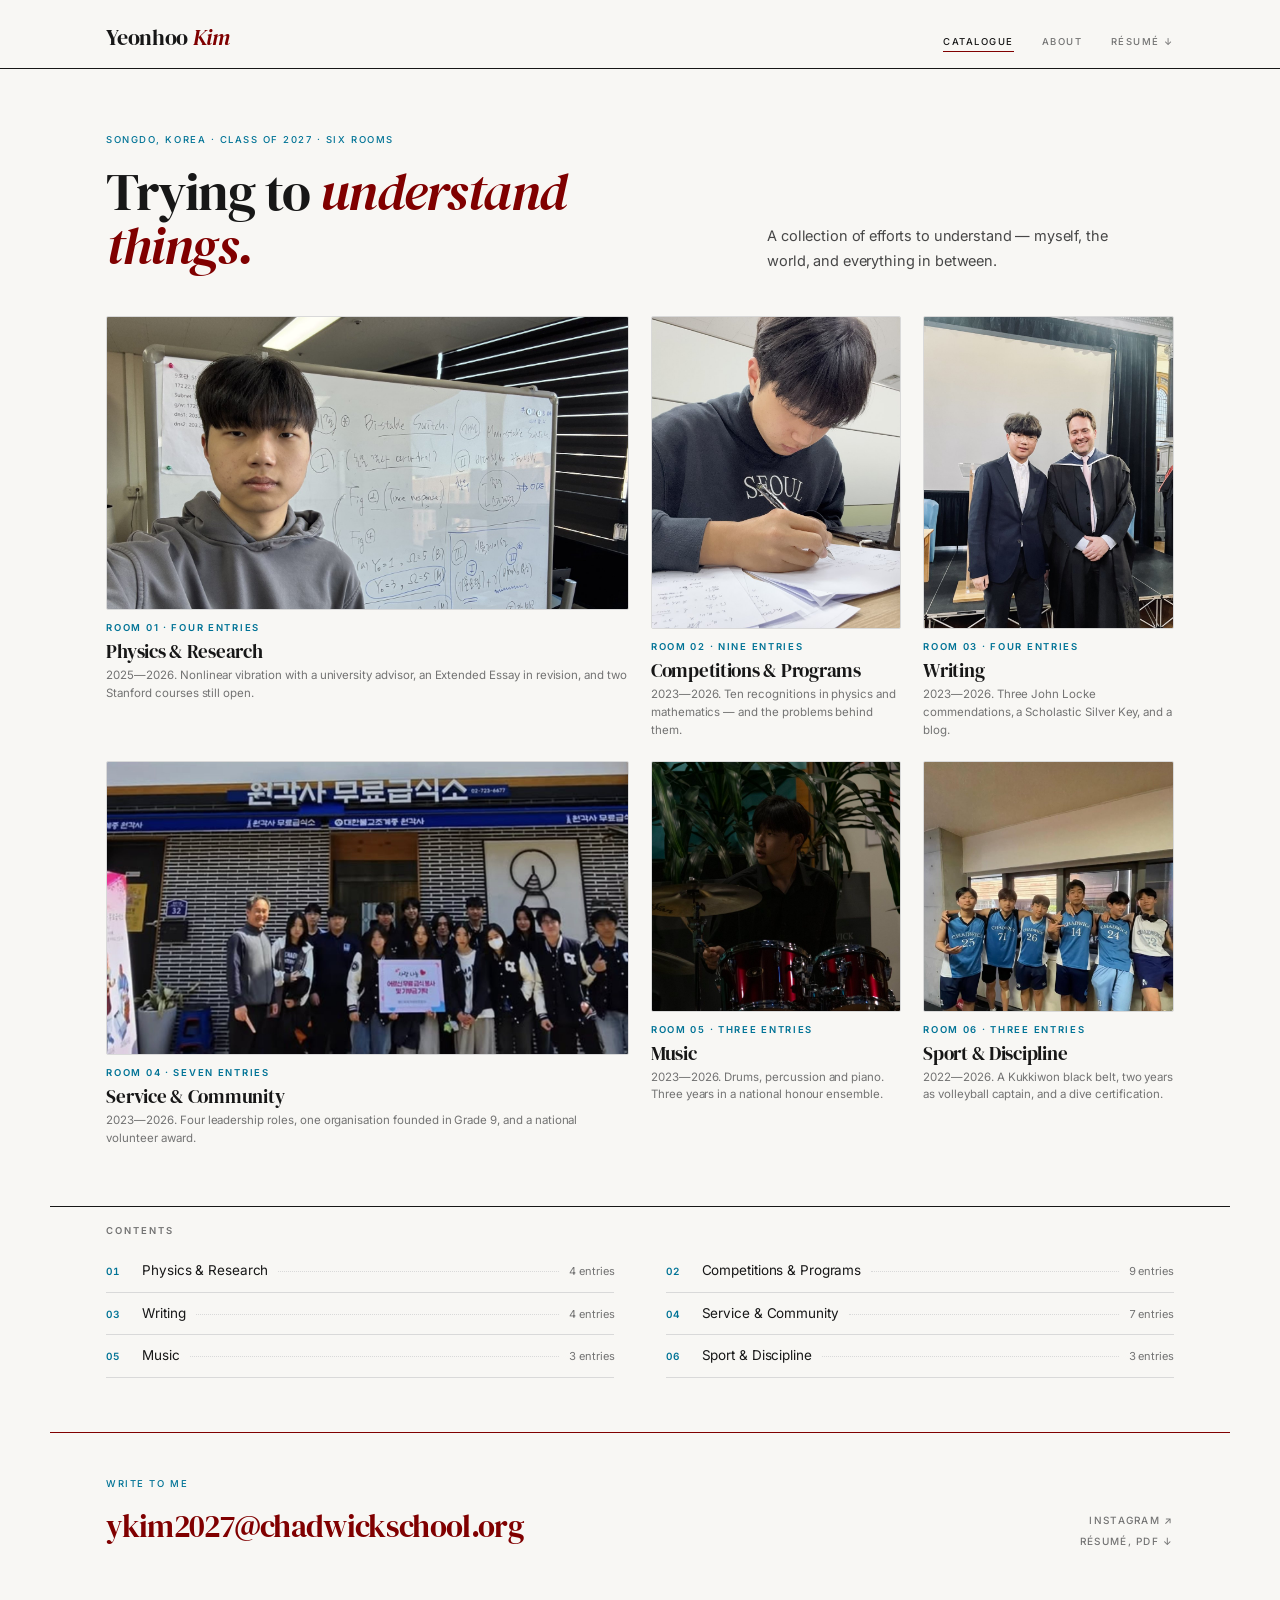
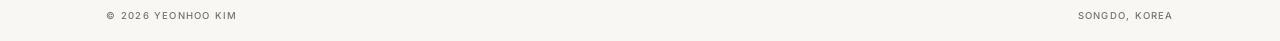
==== index.html @ 5da49234 "Initial commit" ====
<!DOCTYPE html>
<html lang="en">
<head>
  <meta charset="utf-8">
  <meta name="viewport" content="width=device-width, initial-scale=1">
  <title>Yeonhoo Kim &mdash; Catalogue</title>
  <meta name="description" content="Physics research, competitions, writing, service, music and sport — the work of Yeonhoo Kim, Class of 2027.">

  <link rel="preconnect" href="https://fonts.googleapis.com">
  <link rel="preconnect" href="https://fonts.gstatic.com" crossorigin>
  <link href="https://fonts.googleapis.com/css2?family=DM+Serif+Display:ital@0;1&family=Inter:wght@400;500;600&display=swap" rel="stylesheet">

  <link rel="stylesheet" href="css/main.css">
  <link rel="stylesheet" href="css/index.css">
</head>
<body data-page="home">
  <a class="skip-link" href="#main">Skip to content</a>

  <header class="site-header">
    <div class="shell header-inner">
      <a class="wordmark" href="index.html">Yeonhoo <em>Kim</em></a>

      <button class="nav-toggle" type="button" aria-expanded="false" aria-controls="site-nav">Menu</button>

      <nav class="site-nav label" id="site-nav" aria-label="Main">
        <a href="index.html" class="is-current">Catalogue</a>
        <a href="about.html">About</a>
        <a href="assets/resume/Yeonhoo-Kim-Resume.pdf" download>R&eacute;sum&eacute; &#8595;</a>
      </nav>
    </div>
  </header>

  <main id="main">

    <section class="shell hero">
      <div>
        <div class="hero-eyebrow label label--deep">Songdo, Korea &middot; Class of 2027 &middot; Six rooms</div>
        <h1 class="hero-title">Trying to <em>understand things.</em></h1>
      </div>
      <p class="hero-intro">A collection of efforts to understand &mdash; myself, the world, and everything in between.</p>
    </section>

    <section class="shell wall" aria-label="Rooms">
        <a class="room-tile room-tile--wide" href="rooms/physics-research.html">
          <div class="room-tile-frame ratio-16-9">
            <img class="is-photo" src="assets/images/room-physics-tile.jpg" alt="Yeonhoo in the lab at Jeonbuk University, in front of a whiteboard showing bi-stable and mono-stable switch working" loading="lazy">
            <span class="room-tile-enter">Enter &#8594;</span>
          </div>
          <div class="room-tile-label">
            <div class="room-tile-kicker">Room 01 &middot; Four entries</div>
            <h2 class="room-tile-title">Physics &amp; Research</h2>
            <p class="room-tile-caption">2025—2026. Nonlinear vibration with a university advisor, an Extended Essay in revision, and two Stanford courses still open.</p>
          </div>
        </a>
        <a class="room-tile" href="rooms/competitions-programs.html">
          <div class="room-tile-frame ratio-4-5">
            <img class="is-photo" src="assets/images/room-competitions-tile.jpg" alt="Yeonhoo working through mathematics problems by hand at a desk" loading="lazy">
            <span class="room-tile-enter">Enter &#8594;</span>
          </div>
          <div class="room-tile-label">
            <div class="room-tile-kicker">Room 02 &middot; Nine entries</div>
            <h2 class="room-tile-title">Competitions &amp; Programs</h2>
            <p class="room-tile-caption">2023—2026. Ten recognitions in physics and mathematics — and the problems behind them.</p>
          </div>
        </a>
        <a class="room-tile" href="rooms/writing.html">
          <div class="room-tile-frame ratio-4-5">
            <img class="is-photo" src="assets/images/room-writing-tile.jpg" alt="Yeonhoo at the John Locke Institute award ceremony at the Sheldonian Theatre, Oxford" loading="lazy">
            <span class="room-tile-enter">Enter &#8594;</span>
          </div>
          <div class="room-tile-label">
            <div class="room-tile-kicker">Room 03 &middot; Four entries</div>
            <h2 class="room-tile-title">Writing</h2>
            <p class="room-tile-caption">2023—2026. Three John Locke commendations, a Scholastic Silver Key, and a blog.</p>
          </div>
        </a>
        <a class="room-tile room-tile--wide" href="rooms/service-community.html">
          <div class="room-tile-frame ratio-16-9">
            <img class="is-photo" src="assets/images/room-service-tile.jpg" alt="Culture Protectors volunteers outside the Wongaksa free meal centre" loading="lazy">
            <span class="room-tile-enter">Enter &#8594;</span>
          </div>
          <div class="room-tile-label">
            <div class="room-tile-kicker">Room 04 &middot; Seven entries</div>
            <h2 class="room-tile-title">Service &amp; Community</h2>
            <p class="room-tile-caption">2023—2026. Four leadership roles, one organisation founded in Grade 9, and a national volunteer award.</p>
          </div>
        </a>
        <a class="room-tile" href="rooms/music.html">
          <div class="room-tile-frame ratio-1-1">
            <img class="is-photo" src="assets/images/room-music-tile.jpg" alt="Yeonhoo behind the drum kit" loading="lazy">
            <span class="room-tile-enter">Enter &#8594;</span>
          </div>
          <div class="room-tile-label">
            <div class="room-tile-kicker">Room 05 &middot; Three entries</div>
            <h2 class="room-tile-title">Music</h2>
            <p class="room-tile-caption">2023—2026. Drums, percussion and piano. Three years in a national honour ensemble.</p>
          </div>
        </a>
        <a class="room-tile" href="rooms/sport-discipline.html">
          <div class="room-tile-frame ratio-1-1">
            <img class="is-photo" src="assets/images/room-sport-tile.jpg" alt="Junior varsity volleyball team lined up in uniform" loading="lazy">
            <span class="room-tile-enter">Enter &#8594;</span>
          </div>
          <div class="room-tile-label">
            <div class="room-tile-kicker">Room 06 &middot; Three entries</div>
            <h2 class="room-tile-title">Sport &amp; Discipline</h2>
            <p class="room-tile-caption">2022—2026. A Kukkiwon black belt, two years as volleyball captain, and a dive certification.</p>
          </div>
        </a>
    </section>

    <section class="shell contents contents--ruled">
      <h2 class="contents-heading">Contents</h2>
      <div class="contents-list">
          <a href="rooms/physics-research.html">
            <span class="contents-num">01</span>
            <span>Physics &amp; Research</span>
            <span class="contents-leader"></span>
            <span class="contents-meta">4 entries</span>
          </a>
          <a href="rooms/competitions-programs.html">
            <span class="contents-num">02</span>
            <span>Competitions &amp; Programs</span>
            <span class="contents-leader"></span>
            <span class="contents-meta">9 entries</span>
          </a>
          <a href="rooms/writing.html">
            <span class="contents-num">03</span>
            <span>Writing</span>
            <span class="contents-leader"></span>
            <span class="contents-meta">4 entries</span>
          </a>
          <a href="rooms/service-community.html">
            <span class="contents-num">04</span>
            <span>Service &amp; Community</span>
            <span class="contents-leader"></span>
            <span class="contents-meta">7 entries</span>
          </a>
          <a href="rooms/music.html">
            <span class="contents-num">05</span>
            <span>Music</span>
            <span class="contents-leader"></span>
            <span class="contents-meta">3 entries</span>
          </a>
          <a href="rooms/sport-discipline.html">
            <span class="contents-num">06</span>
            <span>Sport &amp; Discipline</span>
            <span class="contents-leader"></span>
            <span class="contents-meta">3 entries</span>
          </a>
      </div>
    </section>

  </main>

  <footer class="shell site-footer">
      <div>
        <div class="footer-label label">Write to me</div>
        <a class="footer-email" href="mailto:ykim2027@chadwickschool.org">ykim2027@chadwickschool.org</a>
      </div>
      <div class="footer-links">
        <a href="https://www.instagram.com/yeonhoo__09/" target="_blank" rel="noopener">Instagram &#8599;</a><br>
        <a href="assets/resume/Yeonhoo-Kim-Resume.pdf" download>R&eacute;sum&eacute;, PDF &#8595;</a>
      </div>
  </footer>

  <div class="shell footer-colophon">
    <span>&copy; <span data-current-year>2026</span> Yeonhoo Kim</span>
    <span>Songdo, Korea</span>
  </div>

  <script src="js/main.js" defer></script>
  <script src="js/index.js" defer></script>
</body>
</html>
---- css/main.css ----
/* ==========================================================================
   main.css — shared foundation
   Loaded by every page. Contains design tokens, base type, the site header,
   the site footer, and components that appear on more than one page.
   Page-specific rules belong in the stylesheet named after that page.
   ========================================================================== */

/* --------------------------------------------------------------------------
   1. Design tokens
   Palette is locked. Change a value here and it changes everywhere.
   -------------------------------------------------------------------------- */
:root {
  /* palette */
  --paper:      #F8F7F4;   /* page background */
  --ink:        #171717;   /* main text */
  --maroon:     #800000;   /* primary — titles, italics, accents */
  --deep:       #007396;   /* labels, catalogue numbers */
  --slate:      #737373;   /* muted text */
  --rule:       #D9D9D9;   /* hairlines and borders */
  --bright:     #3EB1C8;   /* hover and focus ONLY — never at rest */

  /* derived surfaces */
  --tint:       #EDEBE6;   /* empty image frame fill */
  --tint-line:  #DFDCD5;   /* empty image frame diagonal */
  --row-hover:  #F2F0EB;   /* list row hover */

  /* type */
  --display: "DM Serif Display", "Iowan Old Style", "Palatino Linotype", Georgia, serif;
  --body:    "Inter", ui-sans-serif, -apple-system, BlinkMacSystemFont, "Segoe UI", Roboto, sans-serif;

  /* layout */
  --shell:  1180px;
  --gutter: clamp(20px, 4.4vw, 60px);
}

/* --------------------------------------------------------------------------
   2. Base
   -------------------------------------------------------------------------- */
*, *::before, *::after { box-sizing: border-box; }

html { -webkit-text-size-adjust: 100%; scroll-behavior: smooth; }

body {
  margin: 0;
  background: var(--paper);
  color: var(--ink);
  font-family: var(--body);
  font-size: 15px;
  line-height: 1.6;
  letter-spacing: -0.008em;
  -webkit-font-smoothing: antialiased;
  font-optical-sizing: auto;
}

img { max-width: 100%; display: block; }

a { color: inherit; }

:focus-visible {
  outline: 2px solid var(--bright);
  outline-offset: 3px;
}

@media (prefers-reduced-motion: reduce) {
  html { scroll-behavior: auto; }
  *, *::before, *::after { transition: none !important; animation: none !important; }
}

/* skip link — keyboard users land here first */
.skip-link {
  position: absolute;
  left: -9999px;
  top: 0;
  background: var(--maroon);
  color: var(--paper);
  padding: 10px 16px;
  font-size: 12px;
  font-weight: 600;
  z-index: 100;
  text-decoration: none;
}
.skip-link:focus { left: 8px; top: 8px; }

/* --------------------------------------------------------------------------
   3. Layout helpers
   -------------------------------------------------------------------------- */
.shell {
  max-width: var(--shell);
  margin-inline: auto;
  padding-inline: var(--gutter);
}

/* --------------------------------------------------------------------------
   4. Type utilities
   .label is the small-caps specimen label used throughout. Wide tracking at
   weight 500 is what replaced the monospace face — keep both values together.
   -------------------------------------------------------------------------- */
.label {
  font-weight: 500;
  text-transform: uppercase;
  letter-spacing: 0.16em;
  font-size: 9.5px;
  line-height: 1.4;
}

.label--deep  { color: var(--deep); }
.label--slate { color: var(--slate); }

/* DM Serif Display ships in ONE weight (400). Never synthesize bold or light —
   change size instead. Tracking tightens as the face grows. */
.display { font-family: var(--display); font-weight: 400; }

/* --------------------------------------------------------------------------
   5. Empty image frame
   Diagonal cross is the standard design-tool mark for an unfilled slot.
   Replace .is-blank with a real <img> when the photograph exists.
   -------------------------------------------------------------------------- */
.is-blank {
  background-color: var(--tint);
  background-image: url("data:image/svg+xml,%3Csvg xmlns='http://www.w3.org/2000/svg' preserveAspectRatio='none' viewBox='0 0 100 100'%3E%3Cpath d='M0 0 L100 100 M100 0 L0 100' stroke='%23DFDCD5' stroke-width='0.6' vector-effect='non-scaling-stroke'/%3E%3C/svg%3E");
  background-size: 100% 100%;
}

/* aspect-ratio utilities */
.ratio-16-9 { aspect-ratio: 16 / 9; }
.ratio-4-3  { aspect-ratio: 4 / 3; }
.ratio-4-5  { aspect-ratio: 4 / 5; }
.ratio-1-1  { aspect-ratio: 1 / 1; }

/* --------------------------------------------------------------------------
   6. Site header — identical on every page
   -------------------------------------------------------------------------- */
.site-header { border-bottom: 1.5px solid var(--ink); }

.header-inner {
  display: flex;
  align-items: baseline;
  justify-content: space-between;
  gap: 16px;
  padding-top: 26px;
  padding-bottom: 16px;
}

.wordmark {
  font-family: var(--display);
  font-weight: 400;
  font-size: 22px;
  letter-spacing: -0.015em;
  line-height: 1;
  text-decoration: none;
  color: var(--ink);
  flex: none;
}
/* the italic maroon appears exactly twice on the site: here and the homepage
   headline. Adding a third occurrence dilutes it. */
.wordmark em { font-style: italic; color: var(--maroon); }

.site-nav {
  display: flex;
  align-items: baseline;
  gap: clamp(12px, 2.2vw, 28px);
}

.site-nav a {
  color: var(--slate);
  text-decoration: none;
  transition: color 0.15s;
}
.site-nav a:hover { color: var(--maroon); }

.site-nav a.is-current {
  color: var(--ink);
  border-bottom: 1px solid var(--maroon);
  padding-bottom: 3px;
}

/* mobile menu button — hidden until the breakpoint */
.nav-toggle {
  display: none;
  flex: none;
  background: none;
  border: 1px solid var(--rule);
  border-radius: 2px;
  padding: 8px 11px;
  cursor: pointer;
  font-family: var(--body);
  font-size: 9.5px;
  font-weight: 600;
  letter-spacing: 0.16em;
  text-transform: uppercase;
  color: var(--ink);
  transition: border-color 0.15s, color 0.15s;
}
.nav-toggle:hover { border-color: var(--maroon); color: var(--maroon); }

/* --------------------------------------------------------------------------
   7. Breadcrumb
   -------------------------------------------------------------------------- */
.crumb {
  padding-top: 20px;
  display: flex;
  gap: 8px;
  align-items: center;
  flex-wrap: wrap;
  color: var(--slate);
}
.crumb a { color: var(--slate); text-decoration: none; transition: color 0.15s; }
.crumb a:hover { color: var(--maroon); }
.crumb-sep { color: var(--rule); }
.crumb-current { color: var(--ink); }

/* --------------------------------------------------------------------------
   8. Contents list — dotted-leader index
   Used on the homepage and inside every room.
   -------------------------------------------------------------------------- */
.contents { padding-top: 16px; padding-bottom: clamp(34px, 4.4vw, 54px); }
.contents--ruled { border-top: 1.5px solid var(--ink); }

.contents-heading {
  color: var(--slate);
  margin: 0 0 12px;
  font-size: 9.5px;
  font-weight: 600;
  letter-spacing: 0.2em;
  text-transform: uppercase;
}

.contents-list {
  display: grid;
  grid-template-columns: repeat(2, 1fr);
  gap: 0 clamp(24px, 4vw, 54px);
}

.contents-list a {
  display: flex;
  align-items: baseline;
  gap: 10px;
  padding: 10px 0;
  border-bottom: 1px solid var(--rule);
  text-decoration: none;
  font-size: 13.5px;
  letter-spacing: -0.008em;
  transition: color 0.15s;
}
.contents-list a:hover { color: var(--maroon); }

.contents-num {
  color: var(--deep);
  font-weight: 600;
  font-size: 10px;
  letter-spacing: 0.1em;
  flex: none;
  width: 26px;
  font-variant-numeric: tabular-nums;
}

.contents-leader {
  flex: 1;
  border-bottom: 1px dotted var(--rule);
  transform: translateY(-3px);
}

.contents-meta {
  font-size: 11px;
  color: var(--slate);
  font-variant-numeric: tabular-nums;
  flex: none;
}

/* --------------------------------------------------------------------------
   9. Link chips
   -------------------------------------------------------------------------- */
.chips { display: flex; flex-wrap: wrap; gap: 8px; }

.chip {
  border: 1px solid var(--rule);
  border-radius: 2px;
  padding: 8px 12px;
  text-decoration: none;
  color: var(--slate);
  font-size: 9.5px;
  font-weight: 600;
  letter-spacing: 0.14em;
  text-transform: uppercase;
  transition: background 0.15s, border-color 0.15s, color 0.15s;
}
.chip:hover { background: var(--bright); border-color: var(--bright); color: #0d2f36; }

.chip--primary { border-color: var(--maroon); color: var(--maroon); }
.chip--primary:hover { background: var(--maroon); border-color: var(--maroon); color: var(--paper); }

/* --------------------------------------------------------------------------
   10. Site footer — identical on every page
   -------------------------------------------------------------------------- */
.site-footer {
  border-top: 1.5px solid var(--maroon);
  padding-top: clamp(28px, 3.6vw, 44px);
  padding-bottom: clamp(28px, 3.6vw, 42px);
  display: grid;
  grid-template-columns: 1fr auto;
  gap: clamp(18px, 3vw, 40px);
  align-items: end;
}

.footer-label { color: var(--deep); margin-bottom: 12px; }

.footer-email {
  font-family: var(--display);
  font-weight: 400;
  font-size: clamp(19px, 2.7vw, 31px);
  color: var(--maroon);
  text-decoration: none;
  letter-spacing: -0.022em;
  border-bottom: 1px solid transparent;
  transition: border-color 0.15s;
  word-break: break-word;
}
.footer-email:hover { border-bottom-color: var(--bright); }

.footer-links {
  text-align: right;
  line-height: 2.1;
  font-size: 10px;
  font-weight: 500;
  letter-spacing: 0.13em;
  text-transform: uppercase;
  color: var(--slate);
}
.footer-links a { color: inherit; text-decoration: none; transition: color 0.15s; }
.footer-links a:hover { color: var(--maroon); }

.footer-colophon {
  padding-top: 14px;
  padding-bottom: 18px;
  font-size: 9.5px;
  font-weight: 500;
  letter-spacing: 0.13em;
  text-transform: uppercase;
  color: var(--slate);
  display: flex;
  justify-content: space-between;
  flex-wrap: wrap;
  gap: 8px;
}

/* --------------------------------------------------------------------------
   11. Responsive
   -------------------------------------------------------------------------- */
@media (max-width: 860px) {
  .contents-list { grid-template-columns: 1fr; }
  .site-footer { grid-template-columns: 1fr; }
  .footer-links { text-align: left; }
}

@media (max-width: 620px) {
  .header-inner { flex-wrap: wrap; align-items: center; }

  .nav-toggle { display: block; order: 2; }

  .site-nav {
    order: 3;
    flex-basis: 100%;
    flex-direction: column;
    align-items: flex-start;
    gap: 0;
    max-height: 0;
    overflow: hidden;
    transition: max-height 0.25s ease;
  }
  .site-nav.is-open { max-height: 260px; }

  .site-nav a {
    width: 100%;
    padding: 13px 0;
    border-bottom: 1px solid var(--rule);
  }
  .site-nav a.is-current { border-bottom-color: var(--maroon); padding-bottom: 13px; }
}

/* --------------------------------------------------------------------------
   12. Authoring aid — DELETE BEFORE PUBLISHING
   Every .draft-note marks something only Yeonhoo can write. They are styled
   to be impossible to mistake for finished content. When the site is ready,
   deleting every .draft-note block and this rule is the last step.
   -------------------------------------------------------------------------- */
.draft-note {
  border: 1px dashed var(--maroon);
  border-radius: 2px;
  padding: 14px 16px;
  margin-top: 18px;
  background: #FBF7F6;
  max-width: 56ch;
}

.draft-note-label {
  color: var(--maroon);
  font-size: 8.5px;
  font-weight: 600;
  letter-spacing: 0.16em;
  text-transform: uppercase;
  margin-bottom: 8px;
}

.draft-note ul {
  margin: 0;
  padding-left: 17px;
  font-size: 12.5px;
  line-height: 1.75;
  color: var(--slate);
  letter-spacing: -0.004em;
}
.draft-note li::marker { color: var(--maroon); }
.draft-note li + li { margin-top: 5px; }

/* the room-level note sits under the contents list, outside an entry */
.contents .draft-note { margin-top: 22px; }

/* entry facts need a wrapper class now that captions vary */
.entry-fact-item { min-width: 0; }

/* --------------------------------------------------------------------------
   13. Real images
   Replaces the .is-blank placeholder wherever a photograph now exists. The
   ratio utilities still control the box; object-fit stops the photo distorting.
   -------------------------------------------------------------------------- */
img.is-photo {
  width: 100%;
  height: 100%;
  object-fit: cover;
  display: block;
  background: var(--tint);
}

/* certificates and scans read better whole than cropped */
img.is-document {
  width: 100%;
  height: 100%;
  object-fit: contain;
  display: block;
  background: #FFFFFF;
}

figure { margin: 0; }

figcaption {
  font-size: 10.5px;
  line-height: 1.55;
  color: var(--slate);
  margin-top: 7px;
  letter-spacing: -0.002em;
}
---- css/index.css ----
/* ==========================================================================
   index.css — homepage only
   The hero and the wall of room tiles. Nothing here is used elsewhere.
   ========================================================================== */

/* --------------------------------------------------------------------------
   Hero
   -------------------------------------------------------------------------- */
.hero {
  padding-top: clamp(38px, 5vw, 66px);
  padding-bottom: clamp(28px, 3.4vw, 42px);
  display: grid;
  grid-template-columns: 1.5fr 1fr;
  gap: clamp(20px, 4vw, 56px);
  align-items: end;
}

.hero-eyebrow { margin-bottom: 18px; }

.hero-title {
  font-family: var(--display);
  font-weight: 400;
  font-size: clamp(31px, 4.7vw, 53px);
  line-height: 1.03;
  letter-spacing: -0.028em;   /* tighten hard at display size */
  margin: 0;
}
.hero-title em { font-style: italic; color: var(--maroon); }

.hero-intro {
  font-size: 14.5px;
  line-height: 1.72;
  color: #474747;
  margin: 0;
  max-width: 40ch;
  letter-spacing: -0.009em;
}

/* --------------------------------------------------------------------------
   The wall
   Four-column grid. Rooms 01 and 04 span two columns — tile size is the only
   signal on this page telling a reader which categories carry the most weight.
   -------------------------------------------------------------------------- */
.wall {
  display: grid;
  grid-template-columns: repeat(4, 1fr);
  gap: clamp(12px, 1.7vw, 22px);
  padding-bottom: clamp(38px, 4.6vw, 58px);
}

.room-tile {
  grid-column: span 1;
  text-decoration: none;
  color: inherit;
  display: block;
}
.room-tile--wide { grid-column: span 2; }

.room-tile-frame {
  position: relative;
  border: 1px solid var(--rule);
  border-radius: 2px;
  overflow: hidden;
  transition: border-color 0.18s, transform 0.18s;
}
.room-tile:hover .room-tile-frame,
.room-tile:focus-visible .room-tile-frame {
  border-color: var(--bright);
  transform: translateY(-3px);
}

.room-tile-enter {
  position: absolute;
  right: 11px;
  bottom: 11px;
  background: var(--paper);
  color: var(--maroon);
  border-radius: 2px;
  padding: 5px 9px;
  font-size: 8.5px;
  font-weight: 600;
  letter-spacing: 0.14em;
  text-transform: uppercase;
  opacity: 0;
  transition: opacity 0.18s;
}
.room-tile:hover .room-tile-enter,
.room-tile:focus-visible .room-tile-enter { opacity: 1; }

.room-tile-label { padding-top: 10px; }

.room-tile-kicker {
  color: var(--deep);
  font-weight: 600;
  font-size: 9.5px;
  letter-spacing: 0.18em;
  text-transform: uppercase;
}

.room-tile-title {
  font-family: var(--display);
  font-weight: 400;
  font-size: 19px;
  line-height: 1.2;
  letter-spacing: -0.014em;
  margin: 5px 0 4px;
  transition: color 0.15s;
}
.room-tile:hover .room-tile-title { color: var(--maroon); }

.room-tile-caption {
  font-size: 11.5px;
  line-height: 1.55;
  color: var(--slate);
  letter-spacing: -0.004em;
  margin: 0;
}

/* --------------------------------------------------------------------------
   Responsive
   -------------------------------------------------------------------------- */
@media (max-width: 860px) {
  .hero { grid-template-columns: 1fr; align-items: start; }
  .wall { grid-template-columns: repeat(2, 1fr); }
  .room-tile--wide { grid-column: span 2; }
}

@media (max-width: 520px) {
  .wall { grid-template-columns: 1fr; }
  .room-tile--wide { grid-column: span 1; }
}

/* --------------------------------------------------------------------------
   Typographic tiles
   Two rooms have no photograph yet. Rather than show an empty placeholder on
   the most important page of the site, those tiles carry their room number as
   the image. Swap in <img class="is-photo"> when a photo exists and delete the
   --type modifier.
   -------------------------------------------------------------------------- */
.room-tile-frame--type {
  background: var(--tint);
  display: flex;
  align-items: center;
  justify-content: center;
  overflow: hidden;
}

.room-tile-numeral {
  font-family: var(--display);
  font-weight: 400;
  font-size: clamp(64px, 13vw, 150px);
  line-height: 0.8;
  color: var(--maroon);
  opacity: 0.16;
  letter-spacing: -0.04em;
  user-select: none;
}

.room-tile-frame img { width: 100%; height: 100%; object-fit: cover; display: block; }
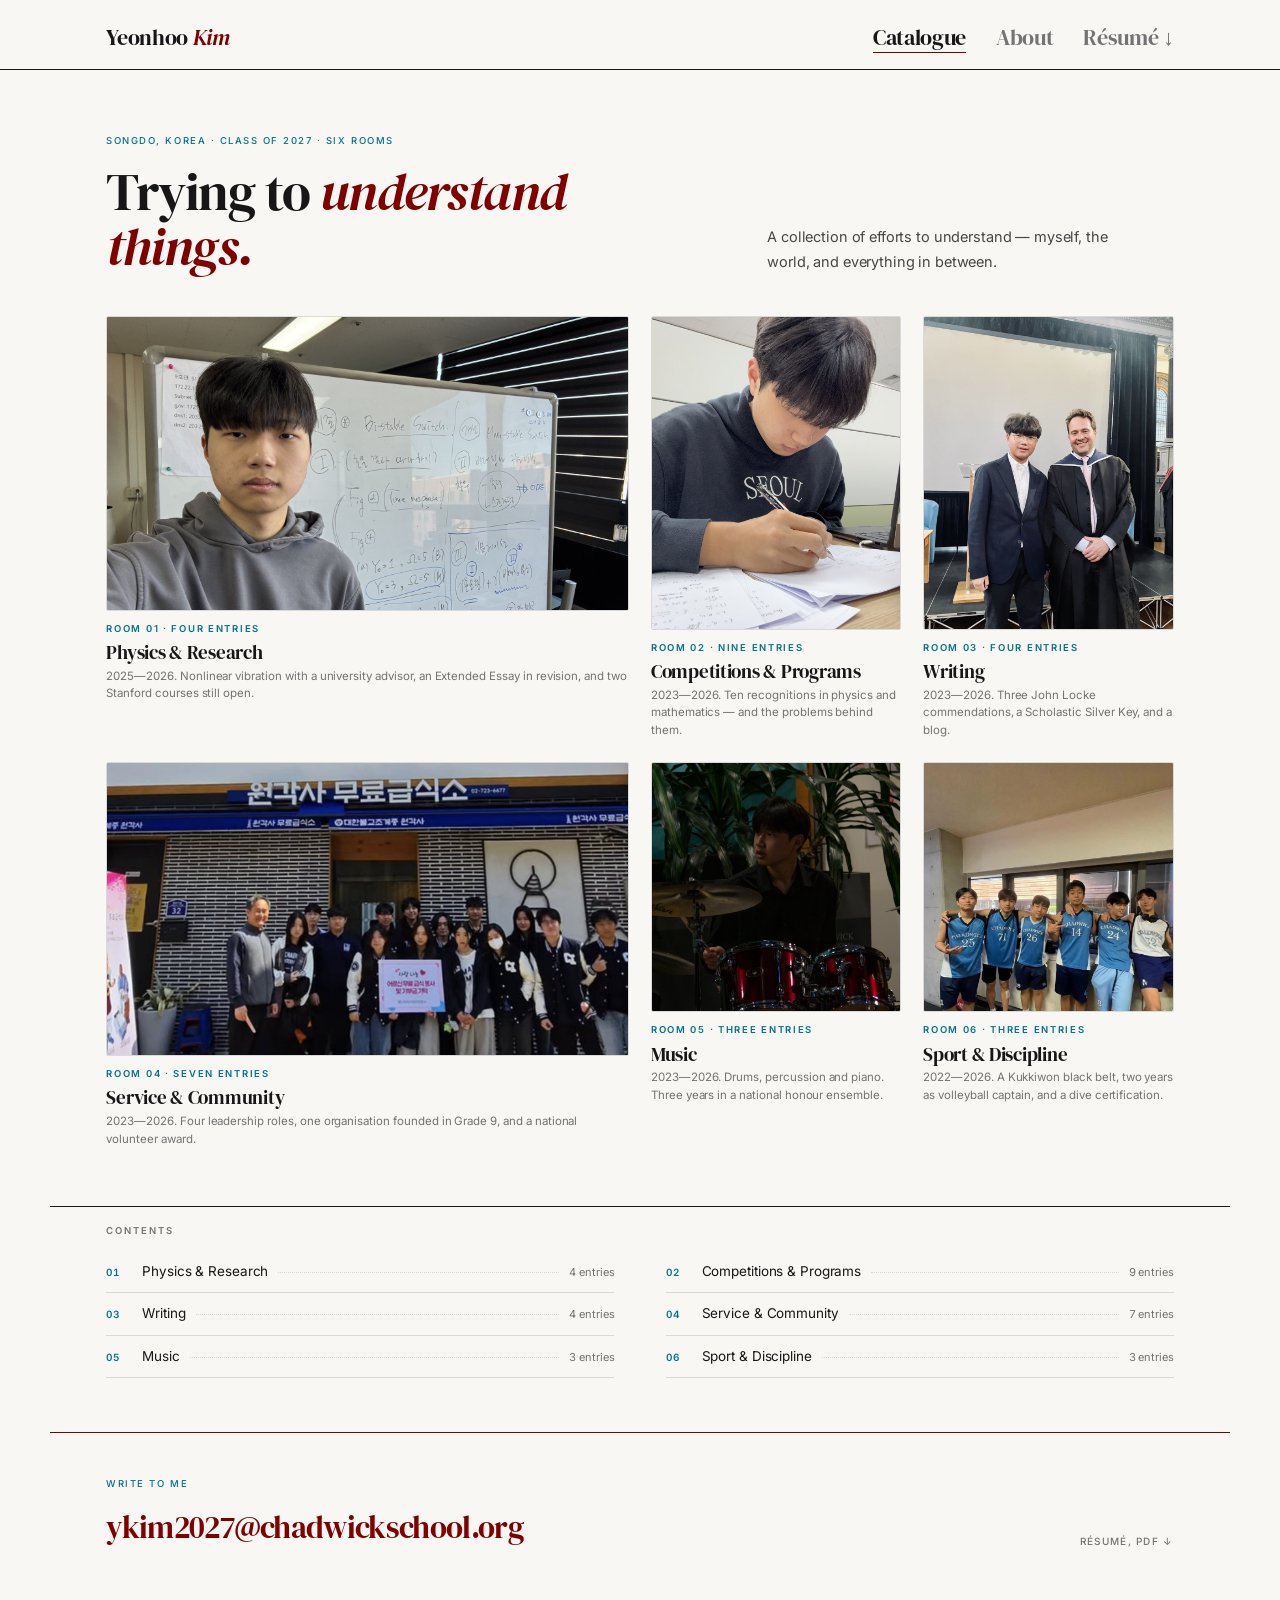
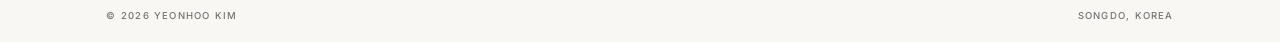
==== commit 2a1f1846: "Update index.html footer" ====
--- a/index.html
+++ b/index.html
@@ -159,8 +159,7 @@
         <a class="footer-email" href="mailto:ykim2027@chadwickschool.org">ykim2027@chadwickschool.org</a>
       </div>
       <div class="footer-links">
-        <a href="https://www.instagram.com/yeonhoo__09/" target="_blank" rel="noopener">Instagram &#8599;</a><br>
-        <a href="assets/resume/Yeonhoo-Kim-Resume.pdf" download>R&eacute;sum&eacute;, PDF &#8595;</a>
+        <a class="footer-resume" href="assets/resume/Yeonhoo-Kim-Resume.pdf" download>R&eacute;sum&eacute;, PDF &#8595;</a>
       </div>
   </footer>
 
--- a/css/main.css
+++ b/css/main.css
@@ -449,3 +449,37 @@
   margin-top: 7px;
   letter-spacing: -0.002em;
 }
+
+/* --------------------------------------------------------------------------
+   14. Larger navigation
+   The nav now matches the wordmark: same face, same size. Dropping the
+   uppercase and the wide tracking is deliberate — at 22px, letter-spaced
+   capitals would run past 500px and collide with the name on a 13" laptop.
+   Serif at sentence case reads as a peer of the wordmark instead of a label.
+   -------------------------------------------------------------------------- */
+.site-nav a {
+  font-family: var(--display);
+  font-weight: 400;
+  font-size: 22px;
+  line-height: 1;
+  letter-spacing: -0.015em;
+  text-transform: none;
+}
+
+.site-nav a.is-current { padding-bottom: 4px; }
+
+/* margin rather than flex `gap` so spacing survives older rendering engines */
+.site-nav { gap: 0; }
+.site-nav a + a { margin-left: 30px; }
+
+/* wordmark and nav shrink together, so they always match */
+@media (max-width: 900px) {
+  .wordmark { font-size: 19px; }
+  .site-nav a { font-size: 19px; }
+  .site-nav a + a { margin-left: 20px; }
+}
+
+@media (max-width: 620px) {
+  .site-nav a { font-size: 21px; padding: 15px 0; }
+  .site-nav a + a { margin-left: 0; }   /* stacked, not inline */
+}
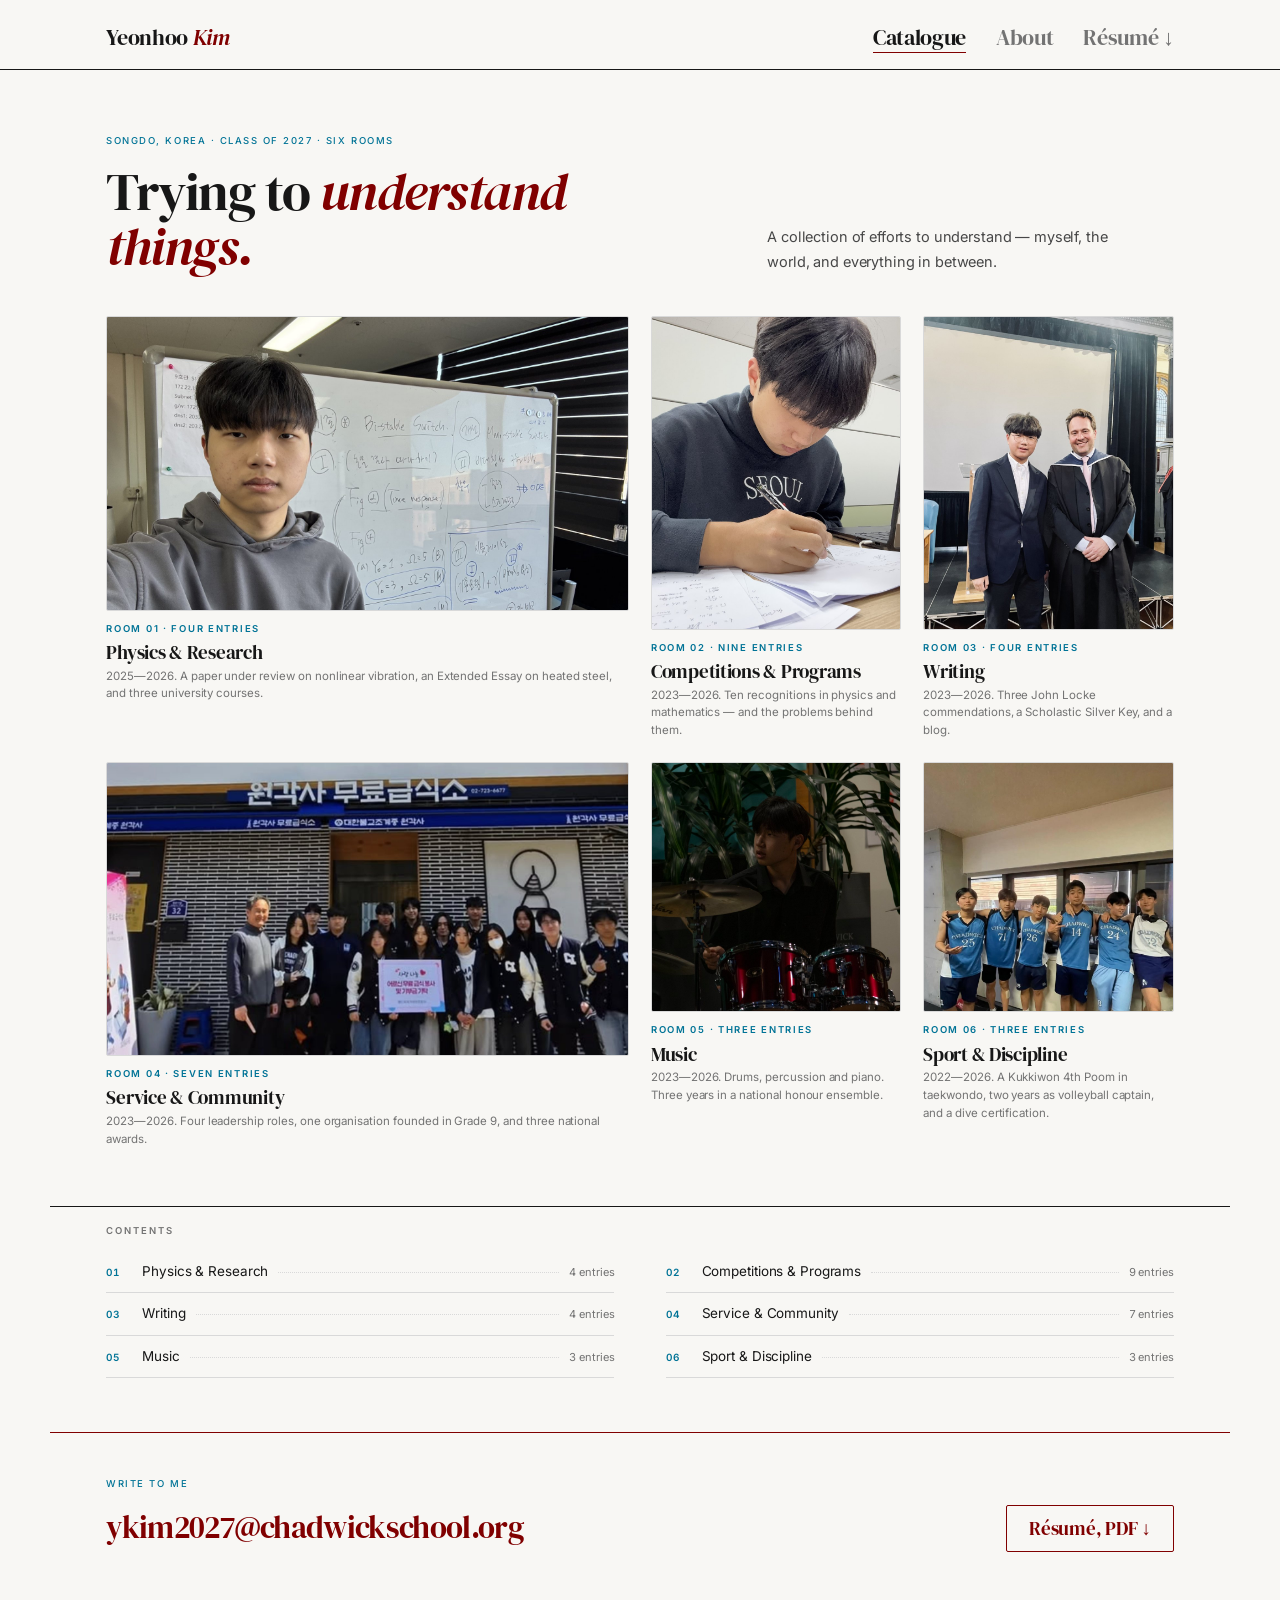
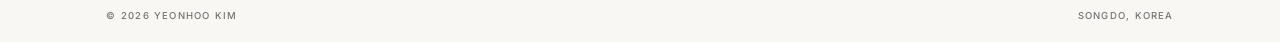
==== commit 62ec4805: "Updates November 1" ====
--- a/index.html
+++ b/index.html
@@ -49,7 +49,7 @@
           <div class="room-tile-label">
             <div class="room-tile-kicker">Room 01 &middot; Four entries</div>
             <h2 class="room-tile-title">Physics &amp; Research</h2>
-            <p class="room-tile-caption">2025—2026. Nonlinear vibration with a university advisor, an Extended Essay in revision, and two Stanford courses still open.</p>
+            <p class="room-tile-caption">2025—2026. A paper under review on nonlinear vibration, an Extended Essay on heated steel, and three university courses.</p>
           </div>
         </a>
         <a class="room-tile" href="rooms/competitions-programs.html">
@@ -82,7 +82,7 @@
           <div class="room-tile-label">
             <div class="room-tile-kicker">Room 04 &middot; Seven entries</div>
             <h2 class="room-tile-title">Service &amp; Community</h2>
-            <p class="room-tile-caption">2023—2026. Four leadership roles, one organisation founded in Grade 9, and a national volunteer award.</p>
+            <p class="room-tile-caption">2023—2026. Four leadership roles, one organisation founded in Grade 9, and three national awards.</p>
           </div>
         </a>
         <a class="room-tile" href="rooms/music.html">
@@ -104,7 +104,7 @@
           <div class="room-tile-label">
             <div class="room-tile-kicker">Room 06 &middot; Three entries</div>
             <h2 class="room-tile-title">Sport &amp; Discipline</h2>
-            <p class="room-tile-caption">2022—2026. A Kukkiwon black belt, two years as volleyball captain, and a dive certification.</p>
+            <p class="room-tile-caption">2022—2026. A Kukkiwon 4th Poom in taekwondo, two years as volleyball captain, and a dive certification.</p>
           </div>
         </a>
     </section>
--- a/css/main.css
+++ b/css/main.css
@@ -483,3 +483,38 @@
   .site-nav a { font-size: 21px; padding: 15px 0; }
   .site-nav a + a { margin-left: 0; }   /* stacked, not inline */
 }
+
+/* --------------------------------------------------------------------------
+   15. Footer résumé button
+   The résumé was a 10px line lost among the other footer links. As a bordered
+   maroon button in the display face it balances the large email opposite it,
+   and it is the one thing in the footer a reader is likely to want.
+   -------------------------------------------------------------------------- */
+.footer-small {
+  font-size: 10px;
+  font-weight: 500;
+  letter-spacing: 0.13em;
+  text-transform: uppercase;
+  margin-bottom: 14px;
+}
+
+.footer-links a.footer-resume {
+  display: inline-block;
+  border: 1px solid var(--maroon);
+  border-radius: 2px;
+  padding: 13px 22px;
+  font-family: var(--display);
+  font-weight: 400;
+  font-size: 19px;
+  line-height: 1;
+  letter-spacing: -0.012em;
+  text-transform: none;
+  color: var(--maroon);
+  text-decoration: none;
+  transition: background 0.15s, color 0.15s;
+}
+.footer-links a.footer-resume:hover { background: var(--maroon); color: var(--paper); }
+
+@media (max-width: 620px) {
+  .footer-links a.footer-resume { font-size: 17px; padding: 12px 18px; }
+}
